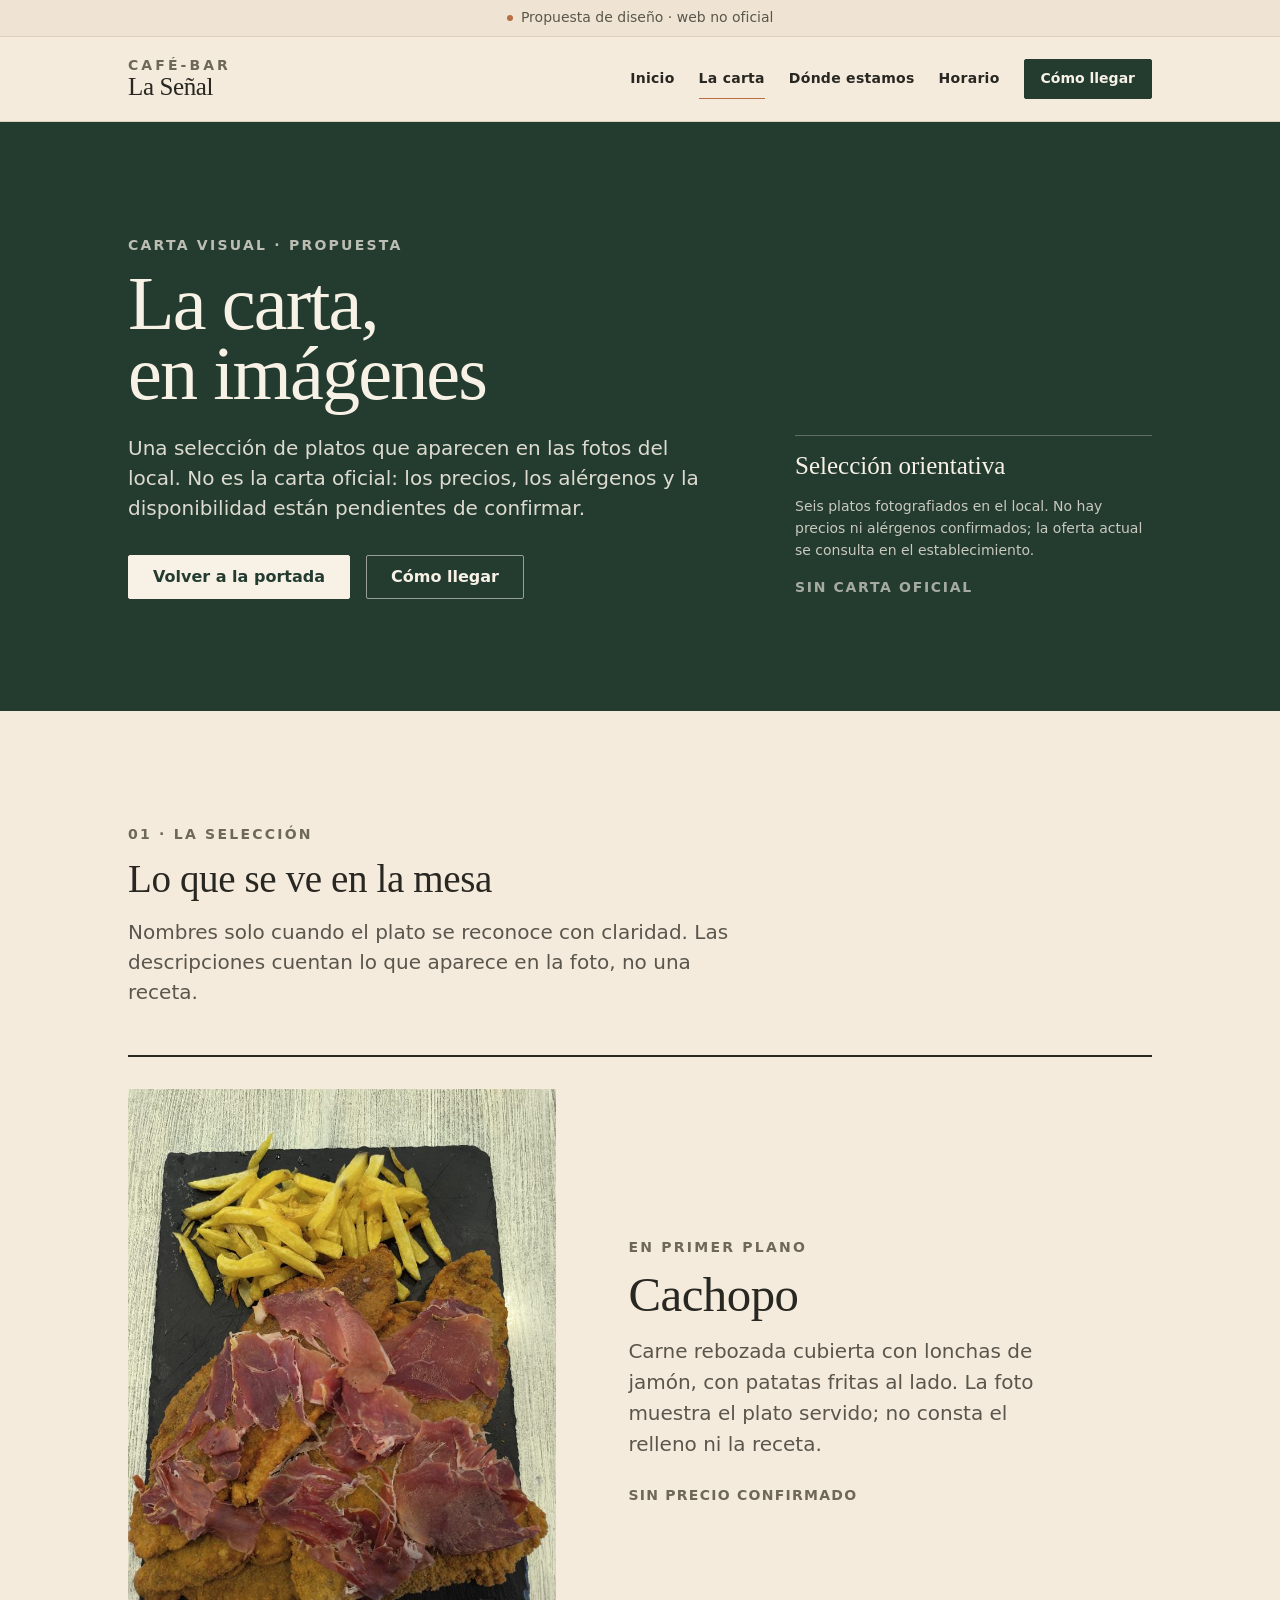
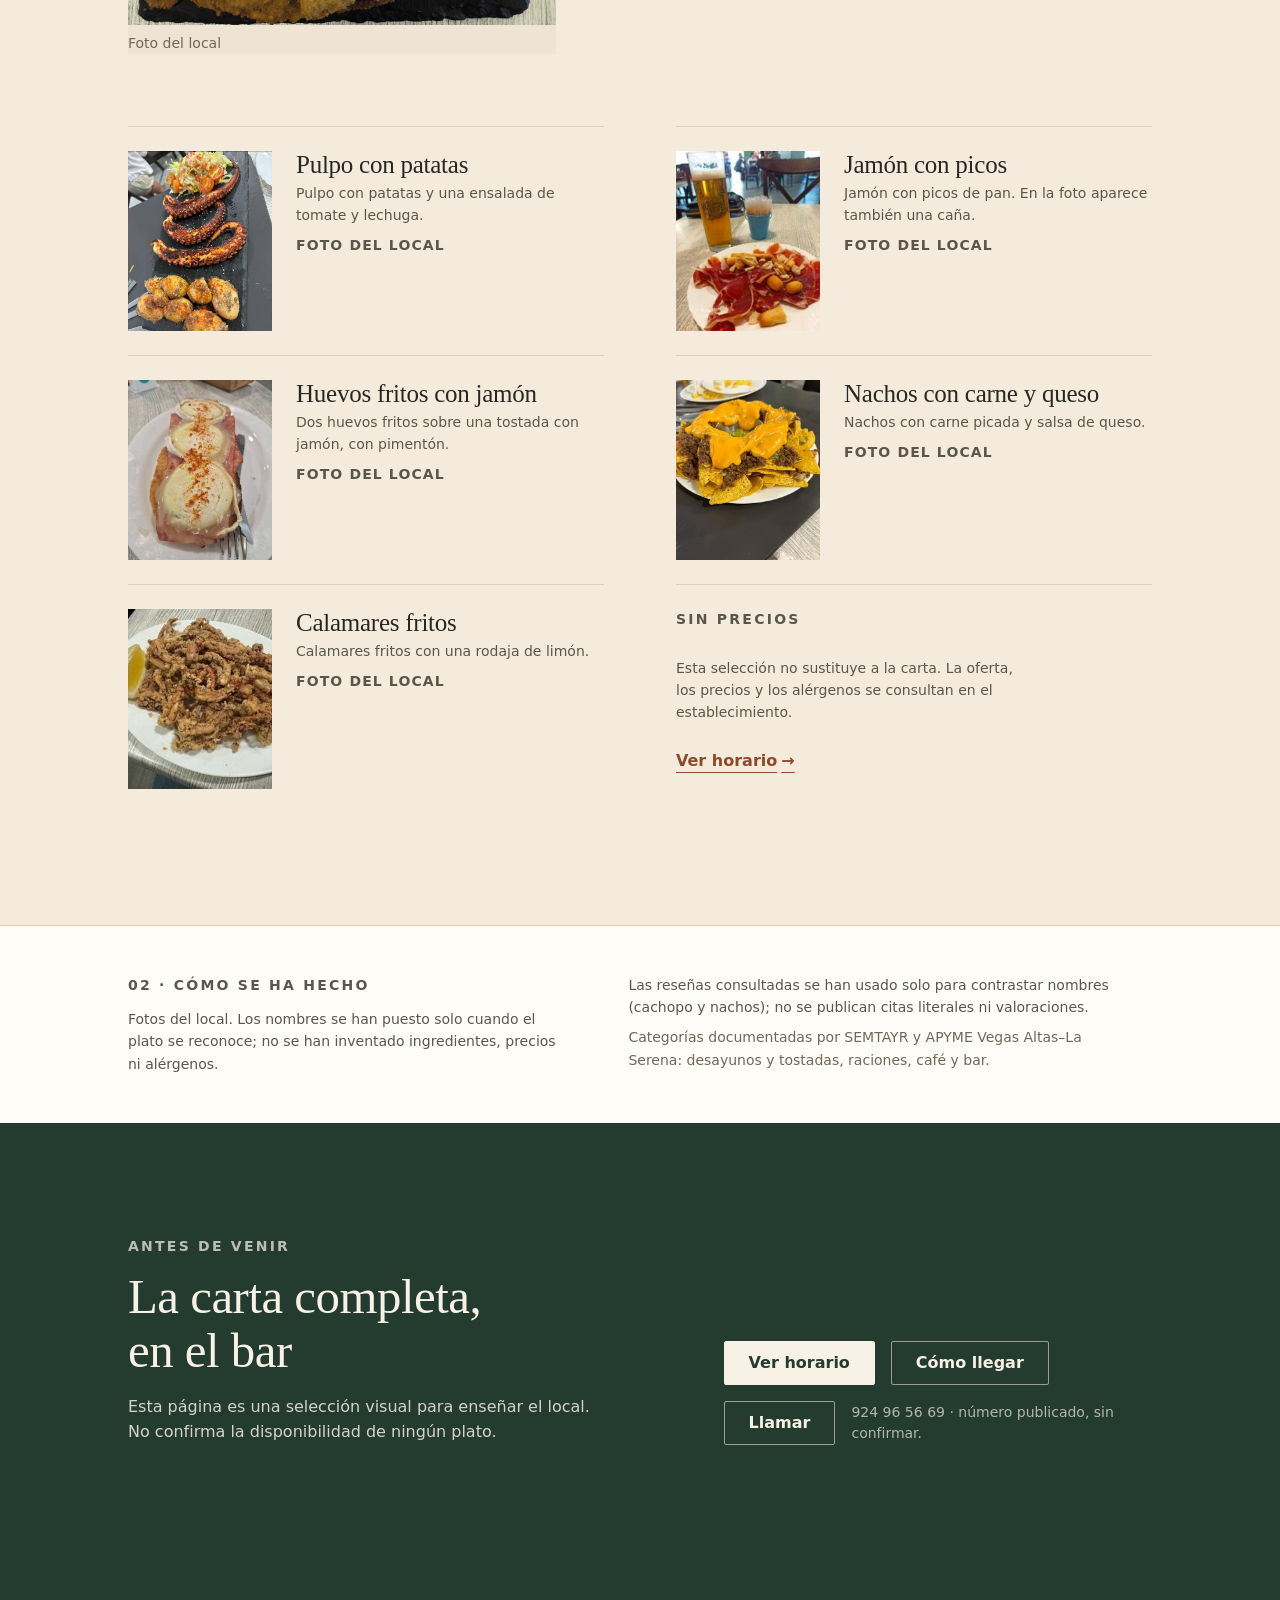
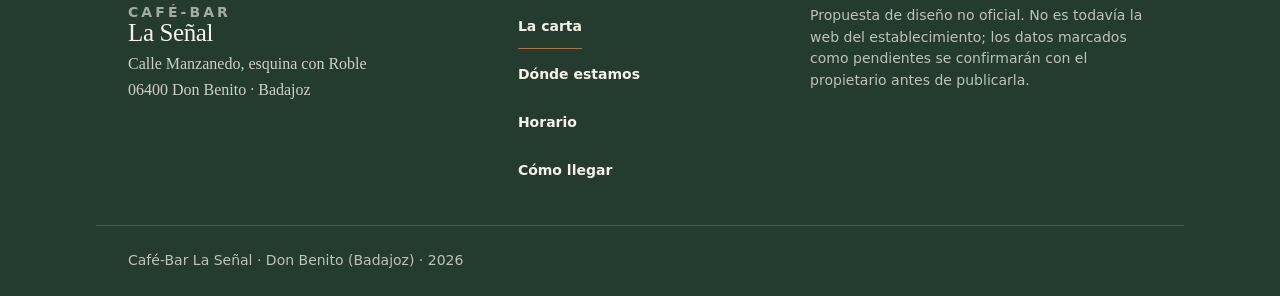
==== carta.html @ 72270a7b "feat: add visual menu and restaurant imagery" ====
<!DOCTYPE html>
<html lang="es">
<head>
<meta charset="utf-8">
<meta name="viewport" content="width=device-width, initial-scale=1">

<title>Carta visual · Café-Bar La Señal — Don Benito</title>
<meta name="description" content="Selección visual de seis platos fotografiados en Café-Bar La Señal, Don Benito. Sin precios ni alérgenos confirmados.">
<meta name="theme-color" content="#243B30">
<link rel="icon" href="assets/favicon-32.png?v=20261022" sizes="32x32" type="image/png">
<link rel="icon" href="assets/favicon.svg?v=20261022" type="image/svg+xml" sizes="any">
<link rel="canonical" href="https://normalguy749.github.io/Cafe-Bar-La-Se-al/carta.html">

<!-- Propuesta no oficial: la carta tampoco está confirmada. -->
<meta name="robots" content="noindex">

<meta property="og:type" content="article">
<meta property="og:locale" content="es_ES">
<meta property="og:site_name" content="Café-Bar La Señal">
<meta property="og:title" content="La carta, en imágenes · Café-Bar La Señal">
<meta property="og:description" content="Selección visual de seis platos del local. Sin precios ni alérgenos confirmados.">
<meta property="og:url" content="https://normalguy749.github.io/Cafe-Bar-La-Se-al/carta.html">
<meta name="twitter:card" content="summary">
<meta property="og:image" content="https://normalguy749.github.io/Cafe-Bar-La-Se-al/assets/images/plato-cachopo.jpg">
<meta property="og:image:alt" content="Cachopo con jamón y patatas fritas de Café-Bar La Señal">
<meta property="og:image:width" content="750">
<meta property="og:image:height" content="1000">

<link rel="stylesheet" href="css/styles.css">
</head>

<body>
<a class="skip-link" href="#contenido">Saltar al contenido</a>

<p class="proposal" role="note">
  <span class="proposal__dot" aria-hidden="true"></span>
  Propuesta de diseño no oficial · pendiente de aprobación del establecimiento
</p>

<header class="site-header">
  <div class="wrap site-header__inner">
    <a class="wordmark" href="index.html" aria-label="Café-Bar La Señal, volver a la portada">
      <span class="wordmark__kicker">Café-Bar</span>
      <span class="wordmark__name">La Señal</span>
    </a>

    <nav class="nav-desktop" aria-label="Principal">
      <ul class="nav-desktop__list">
        <li><a href="index.html">Inicio</a></li>
        <li><a href="carta.html" aria-current="page">La carta</a></li>
        <li><a href="index.html#ubicacion">Dónde estamos</a></li>
        <li><a href="index.html#horario">Horario</a></li>
      </ul>
    </nav>

    <div class="site-header__actions">
      <a class="btn btn--solid btn--small" data-maps-link href="index.html#ubicacion">Cómo llegar</a>

      <details class="mobile-nav">
        <summary class="mobile-nav__toggle">
          <span class="mobile-nav__bars" aria-hidden="true"><span></span><span></span></span>
          <span class="mobile-nav__label">Menú</span>
        </summary>
        <nav class="mobile-nav__panel" aria-label="Principal, móvil">
          <ul>
            <li><a href="index.html">Inicio</a></li>
            <li><a href="carta.html" aria-current="page">La carta</a></li>
            <li><a href="index.html#ubicacion">Dónde estamos</a></li>
            <li><a href="index.html#horario">Horario</a></li>
          </ul>
          <a class="btn btn--solid mobile-nav__cta" data-maps-link href="index.html#ubicacion">Cómo llegar</a>
        </nav>
      </details>
    </div>
  </div>
</header>

<main id="contenido">

  <!-- ============ Entrada ============ -->
  <section class="menu-hero" id="inicio" aria-labelledby="menu-title">
    <div class="wrap menu-hero__inner">
      <div class="menu-hero__text">
        <p class="eyebrow eyebrow--light">Carta visual · propuesta</p>
        <h1 class="menu-hero__title" id="menu-title">La carta,<br>en imágenes</h1>
        <p class="menu-hero__lead">
          Una selección de platos que aparecen en las fotos del local. No es la carta
          oficial: los precios, los alérgenos y la disponibilidad están pendientes de
          confirmar.
        </p>
        <div class="menu-hero__actions">
          <a class="btn btn--on-dark" href="index.html">Volver a la portada</a>
          <a class="btn btn--on-dark-outline" data-maps-link href="index.html#ubicacion">Cómo llegar</a>
        </div>
      </div>

      <aside class="menu-hero__note" aria-label="Aviso sobre la selección">
        <p class="menu-hero__note-title">Selección orientativa</p>
        <p>
          Seis platos fotografiados en el local. No hay precios ni alérgenos
          confirmados; la oferta actual se consulta en el establecimiento.
        </p>
        <p class="menu-hero__note-meta">Sin carta oficial</p>
      </aside>
    </div>
  </section>

  <!-- ============ Selección ============ -->
  <section class="section menu-section" aria-labelledby="seleccion-title">
    <div class="wrap">
      <header class="section__head menu-section__head">
        <p class="eyebrow">01 · La selección</p>
        <h2 id="seleccion-title">Lo que se ve en la mesa</h2>
        <p class="lead">
          Nombres solo cuando el plato se reconoce con claridad. Las descripciones
          cuentan lo que aparece en la foto, no una receta.
        </p>
      </header>

      <article class="menu-feature">
        <figure class="menu-feature__media">
          <img src="assets/images/plato-cachopo.jpg"
               width="750" height="1000"
               loading="lazy" decoding="async"
               alt="Plato de carne rebozada cubierto con lonchas de jamón, con patatas fritas al lado, sobre una pizarra negra.">
          <figcaption>Foto del local</figcaption>
        </figure>

        <div class="menu-feature__body">
          <p class="eyebrow">En primer plano</p>
          <h3>Cachopo</h3>
          <p class="menu-feature__text">
            Carne rebozada cubierta con lonchas de jamón, con patatas fritas al lado.
            La foto muestra el plato servido; no consta el relleno ni la receta.
          </p>
          <p class="menu-feature__meta">Sin precio confirmado</p>
        </div>
      </article>

      <ul class="menu-list">
        <li class="menu-dish">
          <figure class="menu-dish__media">
            <img src="assets/images/plato-pulpo.jpg"
                 width="495" height="619"
                 loading="lazy" decoding="async"
                 alt="Pulpo con patatas y una ensalada de tomate y lechuga sobre una pizarra negra.">
          </figure>
          <div class="menu-dish__body">
            <h3>Pulpo con patatas</h3>
            <p>Pulpo con patatas y una ensalada de tomate y lechuga.</p>
            <p class="menu-dish__meta">Foto del local</p>
          </div>
        </li>

        <li class="menu-dish">
          <figure class="menu-dish__media">
            <img src="assets/images/plato-jamon.jpg"
                 width="416" height="560"
                 loading="lazy" decoding="async"
                 alt="Ración de jamón con picos de pan y una caña de cerveza sobre la mesa del bar.">
          </figure>
          <div class="menu-dish__body">
            <h3>Jamón con picos</h3>
            <p>Jamón con picos de pan. En la foto aparece también una caña.</p>
            <p class="menu-dish__meta">Foto del local</p>
          </div>
        </li>

        <li class="menu-dish">
          <figure class="menu-dish__media">
            <img src="assets/images/plato-huevos-jamon.jpg"
                 width="495" height="591"
                 loading="lazy" decoding="async"
                 alt="Tostada con jamón y dos huevos fritos espolvoreados con pimentón, en un plato blanco.">
          </figure>
          <div class="menu-dish__body">
            <h3>Huevos fritos con jamón</h3>
            <p>Dos huevos fritos sobre una tostada con jamón, con pimentón.</p>
            <p class="menu-dish__meta">Foto del local</p>
          </div>
        </li>

        <li class="menu-dish">
          <figure class="menu-dish__media">
            <img src="assets/images/plato-nachos.jpg"
                 width="495" height="569"
                 loading="lazy" decoding="async"
                 alt="Nachos con carne picada y salsa de queso en un plato blanco.">
          </figure>
          <div class="menu-dish__body">
            <h3>Nachos con carne y queso</h3>
            <p>Nachos con carne picada y salsa de queso.</p>
            <p class="menu-dish__meta">Foto del local</p>
          </div>
        </li>

        <li class="menu-dish">
          <figure class="menu-dish__media menu-dish__media--calamares">
            <img src="assets/images/plato-calamares.jpg"
                 width="345" height="258"
                 loading="lazy" decoding="async"
                 alt="Calamares fritos con una rodaja de limón en un plato blanco.">
          </figure>
          <div class="menu-dish__body">
            <h3>Calamares fritos</h3>
            <p>Calamares fritos con una rodaja de limón.</p>
            <p class="menu-dish__meta">Foto del local</p>
          </div>
        </li>

        <li class="menu-list__note">
          <p class="eyebrow">Sin precios</p>
          <p>
            Esta selección no sustituye a la carta. La oferta, los precios y los
            alérgenos se consultan en el establecimiento.
          </p>
          <a class="link-arrow" href="index.html#horario">Ver horario</a>
        </li>
      </ul>
    </div>
  </section>

  <!-- ============ Nota de método ============ -->
  <section class="menu-notes" aria-labelledby="notas-title">
    <div class="wrap menu-notes__inner">
      <h2 class="sr-only" id="notas-title">Cómo se ha hecho esta selección</h2>
      <div>
        <p class="eyebrow">02 · Cómo se ha hecho</p>
        <p>
          Fotos del local. Los nombres se han puesto solo cuando el plato se reconoce;
          no se han inventado ingredientes, precios ni alérgenos.
        </p>
      </div>
      <div>
        <p>
          Las reseñas consultadas se han usado solo para contrastar nombres (cachopo y
          nachos); no se publican citas literales ni valoraciones.
        </p>
        <p class="note">
          Categorías documentadas por SEMTAYR y APYME Vegas Altas–La Serena: desayunos y
          tostadas, raciones, café y bar.
        </p>
      </div>
    </div>
  </section>

  <!-- ============ Cierre ============ -->
  <section class="menu-cta" aria-labelledby="cierre-title">
    <div class="wrap menu-cta__inner">
      <div>
        <p class="eyebrow eyebrow--light">Antes de venir</p>
        <h2 id="cierre-title">La carta completa, en el bar</h2>
        <p class="menu-cta__text">
          Esta página es una selección visual para enseñar el local. No confirma la
          disponibilidad de ningún plato.
        </p>
      </div>

      <div class="menu-cta__actions">
        <a class="btn btn--on-dark" href="index.html#horario">Ver horario</a>
        <a class="btn btn--on-dark-outline" data-maps-link href="index.html#ubicacion">Cómo llegar</a>
        <a class="btn btn--on-dark-outline" id="menu-call" href="tel:+34924965669" aria-describedby="phone-caveat">Llamar</a>
        <p class="menu-cta__note" id="phone-caveat">924 96 56 69 · número publicado, sin confirmar.</p>
      </div>
    </div>
  </section>

</main>

<footer class="site-footer">
  <div class="wrap site-footer__inner">
    <div class="site-footer__brand">
      <p class="wordmark wordmark--footer">
        <span class="wordmark__kicker">Café-Bar</span>
        <span class="wordmark__name">La Señal</span>
      </p>
      <address class="address address--on-dark">
        <span class="address__line">Calle Manzanedo, esquina con Roble</span>
        <span class="address__line">06400 Don Benito · Badajoz</span>
      </address>
    </div>

    <nav class="site-footer__nav" aria-label="Enlaces del pie">
      <ul>
        <li><a href="carta.html" aria-current="page">La carta</a></li>
        <li><a href="index.html#ubicacion">Dónde estamos</a></li>
        <li><a href="index.html#horario">Horario</a></li>
        <li><a data-maps-link href="index.html#ubicacion">Cómo llegar</a></li>
      </ul>
    </nav>

    <div class="site-footer__legal">
      <p class="note note--on-dark">
        Propuesta de diseño no oficial. No es todavía la web del establecimiento; los
        datos marcados como pendientes se confirmarán con el propietario antes de
        publicarla.
      </p>
    </div>
  </div>

  <div class="wrap site-footer__base">
    <p class="note note--on-dark">
      Café-Bar La Señal · Don Benito (Badajoz) · <span id="year">2026</span>
    </p>
  </div>
</footer>

<script src="js/config.js"></script>
<script src="js/main.js"></script>
</body>
</html>
---- css/styles.css ----
/* ============================================================
  Café-Bar La Señal — hoja de estilos
  Dirección: bar de barrio con carácter.
  Todos los valores salen del bloque de tokens. Nada suelto.
   ============================================================ */

/* ---------- 1. Tokens ---------- */
:root{
  /* Tipo — una ratio (1.250) */
  --font-display: "Palatino Linotype","Book Antiqua",Palatino,"Iowan Old Style",Georgia,serif;
  --font-text: "Segoe UI",system-ui,-apple-system,"Helvetica Neue",Arial,sans-serif;

  --step--1: 0.875rem;
  --step-0:  1rem;
  --step-1:  1.25rem;
  --step-2:  1.5625rem;
  --step-3:  1.953rem;
  --step-4:  2.441rem;
  --step-5:  3.052rem;
  --step-6:  3.815rem;
  --step-7:  4.768rem;

  /* Espacio — base 4px */
  --space-3xs: 0.25rem;
  --space-2xs: 0.5rem;
  --space-xs:  0.75rem;
  --space-s:   1rem;
  --space-m:   1.5rem;
  --space-l:   2rem;
  --space-xl:  3rem;
  --space-2xl: 4.5rem;
  --space-3xl: 7rem;

  /* Color */
  --base:       #F5EBDD;
  --surface:    #FFFDF8;
  --paper:      #EFE4D3;
  --ink:        #282722;
  --ink-2:      #5A564C;
  --ink-3:      #6E6859;
  --line:       #DCD0BC;
  --green:      #243B30;
  --green-2:    #1B2D24;
  --accent:     #B96F43;
  --accent-ink: #8E4A28;
  --on-dark:    #F7F1E6;

  /* Forma */
  --radius: 2px;
  --border: 1px solid var(--line);
  --shadow-near: 0 1px 2px rgba(40,39,34,.08);
  --shadow-far:  0 18px 40px -28px rgba(40,39,34,.45);

  /* Movimiento */
  --dur-fast: 120ms;
  --dur: 220ms;
  --ease: cubic-bezier(.2,0,0,1);

  --wrap: 68rem;
}

/* ---------- 2. Base ---------- */
*,
*::before,
*::after{ box-sizing: border-box; }

html{
  scroll-behavior: smooth;
  scroll-padding-top: 6.25rem;
  -webkit-text-size-adjust: 100%;
}

body{
  margin: 0;
  background: var(--base);
  color: var(--ink);
  font-family: var(--font-text);
  font-size: var(--step-0);
  line-height: 1.65;
  min-height: 100dvh;
  -webkit-font-smoothing: antialiased;
}

h1,h2,h3{
  margin: 0;
  font-family: var(--font-display);
  font-weight: 400;
  line-height: 1.1;
  letter-spacing: -0.01em;
  text-wrap: balance;
}

p{ margin: 0; }
img{ max-width: 100%; height: auto; display: block; }

/* El atributo hidden debe ganar siempre a las reglas de componente:
   .menu-ready y .mobile-nav__panel definen display y lo anularían. */
[hidden]{ display: none !important; }
ul,ol{ margin: 0; padding: 0; list-style: none; }
address{ font-style: normal; }

a{ color: var(--accent-ink); text-decoration-thickness: 1px; text-underline-offset: .18em; }

.sr-only{
  position: absolute;
  width: 1px; height: 1px;
  padding: 0; margin: -1px;
  overflow: hidden;
  clip-path: inset(50%);
  white-space: nowrap;
}

:focus-visible{
  outline: 2px solid var(--green);
  outline-offset: 3px;
  border-radius: var(--radius);
}
.hero :focus-visible,
.frieze-band :focus-visible,
.site-footer :focus-visible,
.proposal :focus-visible{ outline-color: var(--on-dark); }

.wrap{
  width: 100%;
  max-width: var(--wrap);
  margin-inline: auto;
  padding-inline: var(--space-m);
}

/* ---------- 3. Saltar al contenido ---------- */
.skip-link{
  position: absolute;
  left: var(--space-s);
  top: -6rem;
  z-index: 100;
  background: var(--green);
  color: var(--on-dark);
  padding: var(--space-2xs) var(--space-s);
  border-radius: var(--radius);
  font-size: var(--step--1);
  font-weight: 600;
  text-decoration: none;
  transition: top var(--dur) var(--ease);
}
.skip-link:focus{ top: var(--space-s); }

/* ---------- 4. Aviso de propuesta ---------- */
.proposal{
  display: flex;
  align-items: center;
  justify-content: center;
  gap: var(--space-2xs);
  padding: var(--space-2xs) var(--space-m);
  background: var(--paper);
  border-bottom: 1px solid var(--line);
  color: var(--ink-2);
  font-size: var(--step--1);
  line-height: 1.4;
  text-align: center;
}
.proposal__dot{
  width: .4rem;
  height: .4rem;
  border-radius: 50%;
  background: var(--accent);
  flex: none;
}

/* ---------- 5. Botones y enlaces ---------- */
.btn{
  display: inline-flex;
  align-items: center;
  justify-content: center;
  gap: var(--space-2xs);
  min-height: 2.75rem;
  padding: var(--space-2xs) var(--space-m);
  border: 1px solid transparent;
  border-radius: var(--radius);
  font-family: var(--font-text);
  font-size: var(--step-0);
  font-weight: 600;
  line-height: 1.2;
  text-decoration: none;
  cursor: pointer;
  transition: background-color var(--dur) var(--ease),
              color var(--dur) var(--ease),
              border-color var(--dur) var(--ease),
              transform var(--dur-fast) var(--ease);
}
.btn:active{ transform: translateY(1px); }
.btn:disabled{ opacity: .6; cursor: default; transform: none; }

.btn--small{
  min-height: 2.5rem;
  padding: var(--space-3xs) var(--space-s);
  font-size: var(--step--1);
}

.btn--solid{
  background: var(--green);
  border-color: var(--green);
  color: var(--on-dark);
}
.btn--solid:hover{ background: var(--green-2); border-color: var(--green-2); }

.btn--outline{
  background: transparent;
  border-color: var(--green);
  color: var(--green);
}
.btn--outline:hover{ background: var(--green); color: var(--on-dark); }

.btn--on-dark{
  background: var(--on-dark);
  border-color: var(--on-dark);
  color: var(--green);
}
.btn--on-dark:hover{ background: var(--surface); border-color: var(--surface); }

.btn--on-dark-outline{
  background: transparent;
  border-color: rgba(247,241,230,.55);
  color: var(--on-dark);
}
.btn--on-dark-outline:hover{ border-color: var(--on-dark); background: rgba(247,241,230,.08); }

.link-arrow{
  display: inline-flex;
  align-items: center;
  gap: var(--space-3xs);
  min-height: 2.75rem;
  font-weight: 600;
  text-decoration: underline;
  text-decoration-thickness: 1px;
  text-underline-offset: .35em;
  transition: gap var(--dur) var(--ease);
}
.link-arrow::after{ content: "\2192"; text-decoration: none; }
.link-arrow:hover{ gap: var(--space-2xs); text-decoration-thickness: 2px; }

.link-inline{
  color: var(--ink);
  font-weight: 600;
  text-decoration: underline;
  text-decoration-color: var(--accent);
  text-decoration-thickness: 2px;
  text-underline-offset: .22em;
}
.link-inline:hover{ text-decoration-color: var(--ink); }

/* ---------- 6. Cabecera ---------- */
.site-header{
  position: sticky;
  top: 0;
  z-index: 50;
  background: var(--base);
  border-bottom: var(--border);
}
.site-header__inner{
  display: flex;
  align-items: center;
  gap: var(--space-m);
  min-height: 4.5rem;
}

.wordmark{
  display: flex;
  flex-direction: column;
  gap: .1em;
  margin-right: auto;
  padding-block: var(--space-2xs);
  text-decoration: none;
  color: var(--ink);
}
.wordmark__kicker{
  font-size: var(--step--1);
  font-weight: 600;
  letter-spacing: .22em;
  text-transform: uppercase;
  color: var(--ink-3);
  line-height: 1;
}
.wordmark__name{
  font-family: var(--font-display);
  font-size: var(--step-2);
  line-height: 1;
  letter-spacing: -0.015em;
}

.nav-desktop__list{ display: flex; gap: var(--space-m); }
.nav-desktop__list a{
  display: inline-block;
  padding-block: var(--space-2xs);
  color: var(--ink);
  font-size: var(--step--1);
  font-weight: 600;
  letter-spacing: .02em;
  text-decoration: none;
  border-bottom: 1px solid transparent;
  transition: border-color var(--dur) var(--ease);
}
.nav-desktop__list a:hover{ border-bottom-color: var(--accent); }

.site-header__actions{ display: flex; align-items: center; gap: var(--space-s); }

/* Menú móvil: <details>, funciona sin JavaScript */
.mobile-nav{ display: none; }
.mobile-nav__toggle{
  display: inline-flex;
  align-items: center;
  gap: var(--space-2xs);
  min-height: 2.75rem;
  padding: var(--space-3xs) var(--space-s);
  border: 1px solid var(--line);
  border-radius: var(--radius);
  background: transparent;
  font-size: var(--step--1);
  font-weight: 600;
  letter-spacing: .04em;
  text-transform: uppercase;
  color: var(--ink);
  cursor: pointer;
  list-style: none;
}
.mobile-nav__toggle::-webkit-details-marker{ display: none; }
.mobile-nav__bars{ display: grid; gap: 4px; width: 1rem; }
.mobile-nav__bars span{
  display: block;
  height: 1px;
  background: currentColor;
  transition: transform var(--dur) var(--ease);
}
.mobile-nav[open] .mobile-nav__bars span:first-child{ transform: translateY(2.5px) rotate(45deg); }
.mobile-nav[open] .mobile-nav__bars span:last-child{ transform: translateY(-2.5px) rotate(-45deg); }

.mobile-nav__panel{
  position: absolute;
  left: 0;
  right: 0;
  top: 100%;
  padding: var(--space-s) var(--space-m) var(--space-m);
  background: var(--base);
  border-bottom: var(--border);
  box-shadow: var(--shadow-near);
}
.mobile-nav__panel ul{ margin-bottom: var(--space-s); }
.mobile-nav__panel li a{
  display: block;
  padding-block: var(--space-xs);
  min-height: 2.75rem;
  color: var(--ink);
  font-weight: 600;
  text-decoration: none;
  border-bottom: var(--border);
}
.mobile-nav__cta{ width: 100%; color: var(--on-dark); }

/* ---------- 7. Eyebrow, notas, secciones ---------- */
.eyebrow{
  margin-bottom: var(--space-xs);
  font-size: var(--step--1);
  font-weight: 600;
  letter-spacing: .16em;
  text-transform: uppercase;
  color: var(--ink-3);
}
.eyebrow--light{ color: rgba(247,241,230,.72); }

.lead{
  margin-top: var(--space-s);
  max-width: 48ch;
  font-size: var(--step-1);
  line-height: 1.5;
  color: var(--ink-2);
}

.note{
  max-width: 52ch;
  font-size: var(--step--1);
  line-height: 1.55;
  color: var(--ink-2);
}
.note--tight{ margin-top: var(--space-2xs); }
.note--on-dark{ color: rgba(247,241,230,.74); max-width: 46ch; }

.section{ padding-block: var(--space-2xl); }
.section--paper{ background: var(--base); }

.section__head{ margin-bottom: var(--space-xl); }
.section__head h2{ font-size: clamp(var(--step-3), 3.4vw, var(--step-4)); }
.section__head .lead{ margin-top: var(--space-s); }

.badge{
  display: inline-block;
  padding: 0 var(--space-2xs);
  border: 1px solid var(--accent);
  border-radius: var(--radius);
  color: var(--accent-ink);
  font-size: var(--step--1);
  font-weight: 600;
  letter-spacing: .06em;
  text-transform: uppercase;
  line-height: 1.7;
  white-space: nowrap;
}

/* ---------- 8. Portada ---------- */
.hero{
  background: var(--green);
  color: var(--on-dark);
  padding-block: var(--space-2xl);
}
.hero__inner{
  display: grid;
  gap: var(--space-xl);
  align-items: center;
}
.hero__title{
  display: flex;
  flex-direction: column;
  gap: var(--space-2xs);
  margin-bottom: var(--space-m);
  font-size: var(--step-0);
}
.hero__title-name{
  font-family: var(--font-display);
  font-size: clamp(var(--step-5), 12vw, var(--step-7));
  line-height: .92;
  letter-spacing: -0.025em;
}
.hero__lead{
  max-width: 42ch;
  font-size: var(--step-1);
  line-height: 1.5;
  color: rgba(247,241,230,.88);
}
.hero__actions{
  display: flex;
  flex-wrap: wrap;
  gap: var(--space-s);
  margin-top: var(--space-l);
}

/* La portada enseña el local: la fachada real, enmarcada en un filete
   crema como la placa que sustituye. Nada de sombras ni superposiciones. */
.hero__media{
  width: min(100%, 30rem);
  margin: 0;
  justify-self: center;
  padding: var(--space-2xs);
  border: 1px solid rgba(247,241,230,.32);
}
.hero__photo{
  width: 100%;
  aspect-ratio: 4 / 3;
  object-fit: cover;
  object-position: center 40%;
}

/* ---------- 9. Datos de un vistazo ---------- */
.facts{
  background: var(--surface);
  border-bottom: var(--border);
  padding-block: var(--space-l) var(--space-m);
}
.facts__grid{
  display: grid;
  gap: var(--space-m);
}
.fact{
  padding-top: var(--space-s);
  border-top: 2px solid var(--ink);
}
.fact__label{
  margin-bottom: var(--space-2xs);
  font-size: var(--step--1);
  font-weight: 600;
  letter-spacing: .14em;
  text-transform: uppercase;
  color: var(--ink-3);
}
.fact__value{
  font-family: var(--font-display);
  font-size: var(--step-1);
  line-height: 1.25;
}
.fact__note{
  margin-top: var(--space-3xs);
  font-size: var(--step--1);
  color: var(--ink-2);
}
.facts__foot{
  margin-top: var(--space-m);
  font-size: var(--step--1);
  color: var(--ink-3);
  max-width: 62ch;
}

/* ---------- 10. Carta ---------- */
.menu-panel{
  border: var(--border);
  border-radius: var(--radius);
  background: var(--surface);
  padding: var(--space-m);
}
.menu-panel__head{
  display: flex;
  flex-wrap: wrap;
  align-items: baseline;
  justify-content: space-between;
  gap: var(--space-2xs);
  margin-bottom: var(--space-s);
}
.menu-panel__title{
  font-family: var(--font-display);
  font-size: var(--step-2);
}
.menu-row{
  display: grid;
  grid-template-columns: 2.5rem 1fr;
  align-items: baseline;
  gap: var(--space-2xs);
  padding-block: var(--space-s);
  border-top: var(--border);
}
.menu-row__num{
  font-size: var(--step--1);
  font-weight: 600;
  font-variant-numeric: tabular-nums;
  color: var(--accent-ink);
}
.menu-row__name{
  font-family: var(--font-display);
  font-size: var(--step-2);
  line-height: 1.2;
}
.menu-panel__foot{
  margin-top: var(--space-m);
  font-size: var(--step--1);
  line-height: 1.55;
  color: var(--ink-3);
  max-width: 62ch;
}

/* Carta real, cuando exista */
.menu-ready{ display: grid; gap: var(--space-xl); }
.menu-cat__title{
  margin-bottom: var(--space-s);
  padding-bottom: var(--space-2xs);
  border-bottom: var(--border);
  font-size: var(--step-2);
}
.menu-item{
  display: flex;
  align-items: baseline;
  gap: var(--space-2xs);
  padding-block: var(--space-2xs);
}
.menu-item__name{ font-weight: 600; }
.menu-item__dots{ flex: 1; border-bottom: 1px dotted var(--line); transform: translateY(-.2em); }
.menu-item__price{ font-variant-numeric: tabular-nums; font-weight: 600; }

/* ---------- 10 bis. La cocina, en imágenes ---------- */
.plates{ margin-top: var(--space-2xl); }
.plates__head{
  display: flex;
  flex-wrap: wrap;
  align-items: baseline;
  justify-content: space-between;
  gap: var(--space-2xs) var(--space-l);
  margin-bottom: var(--space-s);
}
.plates__title{ font-size: var(--step-2); }
.plates__note{
  max-width: 52ch;
  font-size: var(--step--1);
  line-height: 1.55;
  color: var(--ink-2);
}
.plates__grid{
  display: grid;
  grid-template-columns: repeat(2, minmax(0, 1fr));
  gap: var(--space-2xs);
}
.plate{
  aspect-ratio: 4 / 5;
  overflow: hidden;
  background: var(--paper);
}
/* En móvil la primera foto ocupa el ancho completo: evita tres
   rectángulos altos seguidos y da una entrada a la sección. */
.plate:first-child{
  grid-column: 1 / -1;
  aspect-ratio: 1 / 1;
}
.plate img{
  width: 100%;
  height: 100%;
  object-fit: cover;
  object-position: center;
}

/* ---------- 11. Friso ilustrado ---------- */
.frieze-band{
  background: var(--green);
  padding-block: var(--space-xl) var(--space-l);
}
.frieze{ margin: 0 auto; }
.frieze__art{
  display: block;
  width: 100%;
  height: auto;
}
/* El SVG se dibuja a escala 0,6 en tablet: los rótulos se dimensionan para
   conservar ~13 px reales a 768 px de ancho. */
.frieze__awning-text{
  fill: var(--green);
  font-family: var(--font-text);
  font-size: 22px;
  font-weight: 700;
  letter-spacing: 2.2px;
  text-anchor: middle;
}
.frieze__street{
  fill: rgba(247,241,230,.72);
  font-family: var(--font-text);
  font-size: 17px;
  font-weight: 600;
  letter-spacing: 3px;
}
.frieze__street--v{ writing-mode: vertical-rl; }
.frieze__caption{
  margin-top: var(--space-s);
  font-size: var(--step--1);
  color: rgba(247,241,230,.76);
  max-width: 56ch;
}

/* Banda móvil: dos calles y un cruce, sin dibujo. Se activa en @media. */
.frieze__mobile{ display: none; }


/* ---------- 13. Dónde estamos ---------- */
.place{
  display: grid;
  grid-template-columns: minmax(0, 1fr);
  gap: var(--space-xl);
  align-items: start;
  min-width: 0;
}
.place__info,
.place__map{ min-width: 0; }
.place__map .map{ width: 100%; }
.address{
  display: grid;
  gap: var(--space-3xs);
  font-family: var(--font-display);
  font-size: var(--step-1);
  line-height: 1.35;
}
.address--on-dark{ font-size: var(--step-0); color: rgba(247,241,230,.82); }

.place__info .note{ margin-top: var(--space-s); }
.place__actions{
  display: flex;
  flex-wrap: wrap;
  align-items: center;
  gap: var(--space-m);
  margin-top: var(--space-m);
}

.place__figure{ margin: var(--space-l) 0 0; }
.place__figure img{
  width: 100%;
  aspect-ratio: 4 / 3;
  object-fit: cover;
  object-position: center 50%;
  background: var(--paper);
}
.place__figure figcaption{
  margin-top: var(--space-2xs);
  font-size: var(--step--1);
  line-height: 1.5;
  color: var(--ink-3);
}

.map{
  display: grid;
  min-height: 20rem;
  border: var(--border);
  border-radius: var(--radius);
  background-color: var(--surface);
  /* Retícula tenue: el hueco del mapa se lee como plano, no como caja vacía. */
  background-image:
    linear-gradient(rgba(36,59,48,.055) 1px, transparent 1px),
    linear-gradient(90deg, rgba(36,59,48,.055) 1px, transparent 1px);
  background-size: 2.5rem 2.5rem, 2.5rem 2.5rem;
}
.map__pin{ color: var(--accent-ink); margin-bottom: var(--space-3xs); }
.map__facade{
  display: flex;
  flex-direction: column;
  align-items: flex-start;
  justify-content: center;
  gap: var(--space-2xs);
  padding: var(--space-m);
}
.map__facade-title{ font-family: var(--font-display); font-size: var(--step-2); }
.map__facade-text{ max-width: 32ch; font-size: var(--step--1); color: var(--ink-2); }
.map__facade .btn{ margin-top: var(--space-2xs); }
.map iframe{
  display: block;
  width: 100%;
  height: 100%;
  min-height: 20rem;
  border: 0;
  border-radius: var(--radius);
}
.map.is-busy{ opacity: .6; }

.details{
  display: grid;
  gap: var(--space-xl);
  margin-top: var(--space-2xl);
  padding-top: var(--space-l);
  border-top: var(--border);
}
.details__head{
  display: flex;
  flex-wrap: wrap;
  align-items: center;
  gap: var(--space-2xs);
  margin-bottom: var(--space-s);
}
.details__title{
  font-family: var(--font-text);
  font-size: var(--step--1);
  font-weight: 600;
  letter-spacing: .14em;
  text-transform: uppercase;
  color: var(--ink-3);
}
.hours{ display: grid; }
.hours__row{
  display: flex;
  justify-content: space-between;
  gap: var(--space-s);
  padding-block: var(--space-2xs);
  border-bottom: var(--border);
  font-size: var(--step--1);
}
.hours__row dt{ color: var(--ink-2); }
.hours__row dd{ margin: 0; font-weight: 600; font-variant-numeric: tabular-nums; }
.details__block .note{ margin-top: var(--space-s); }

.contact__phone{
  font-family: var(--font-display);
  font-size: var(--step-3);
  font-variant-numeric: tabular-nums;
  line-height: 1.1;
  margin-bottom: var(--space-2xs);
}

/* ---------- 14. Pie ---------- */
.site-footer{
  background: var(--green);
  color: var(--on-dark);
  padding-block: var(--space-xl) var(--space-m);
}
.site-footer__inner{
  display: grid;
  gap: var(--space-l);
  padding-bottom: var(--space-l);
}
.wordmark--footer{ margin: 0 0 var(--space-2xs); padding: 0; color: var(--on-dark); }
.wordmark--footer .wordmark__kicker{ color: rgba(247,241,230,.62); }
.wordmark--footer .wordmark__name{ color: var(--on-dark); }

/* Cuatro enlaces, siempre en dos filas de dos: nada queda huérfano, como
   pasaba al envolverlos en línea. En escritorio pasan a una sola columna. */
.site-footer__nav ul{
  display: grid;
  grid-template-columns: repeat(2, minmax(0, 1fr));
  gap: var(--space-3xs) var(--space-s);
}
.site-footer__nav a{
  display: inline-flex;
  align-items: center;
  min-height: 2.75rem;
  padding-block: var(--space-3xs);
  color: var(--on-dark);
  font-size: var(--step--1);
  font-weight: 600;
  text-decoration: none;
  border-bottom: 1px solid transparent;
}
.site-footer__nav a:hover{ border-bottom-color: var(--accent); }

.site-footer__legal{ display: grid; gap: var(--space-2xs); }
.site-footer__base{ padding-top: var(--space-m); border-top: 1px solid rgba(247,241,230,.18); }

/* ---------- 15. Responsive ---------- */
@media (min-width: 40rem){
  .site-footer__nav ul{ grid-template-columns: 1fr; }
  .facts__grid{ grid-template-columns: repeat(3, minmax(0, 1fr)); gap: var(--space-l); }
  /* Dos líneas reservadas: las notas de las tres columnas quedan alineadas
     aunque un valor ocupe una línea y otro dos. */
  .fact__value{ min-height: 2.5em; }
  .menu-row{
    grid-template-columns: 2.5rem 1fr;
    align-items: center;
  }
  .place{ grid-template-columns: repeat(2, minmax(0, 1fr)); }
  .details{ grid-template-columns: repeat(2, minmax(0, 1fr)); gap: var(--space-l) var(--space-2xl); }
  .site-footer__inner{ grid-template-columns: 1.2fr 1fr; }
}

@media (min-width: 48rem){
  .hero__inner{ grid-template-columns: 1.15fr .85fr; gap: var(--space-l); }
  .hero__media{ width: 100%; justify-self: end; }
  .nav-desktop{ display: block; }
  .mobile-nav{ display: none; }
  .plates__grid{ grid-template-columns: repeat(3, minmax(0, 1fr)); }
  .plate:first-child{ grid-column: auto; aspect-ratio: 4 / 5; }
}

@media (min-width: 56rem){
  /* La carta, a dos columnas: el estado a la izquierda y las categorías a la
     derecha. Evita la fila de 900 px con tres palabras sueltas. */
  .menu-panel{
    display: grid;
    grid-template-columns: minmax(0, .9fr) minmax(0, 1.1fr);
    column-gap: 0;
    row-gap: var(--space-l);
    align-items: start;
  }
  .menu-panel__head{
    grid-column: 1;
    grid-row: 1;
    flex-direction: column;
    align-items: flex-start;
    margin-bottom: 0;
    padding-right: var(--space-xl);
  }
  /* Filete vertical: separa el estado de la carta de la lista, sin añadir
     una segunda caja dentro de la tarjeta. */
  .menu-rows{
    grid-column: 2;
    grid-row: 1 / span 2;
    padding-left: var(--space-xl);
    border-left: var(--border);
  }
  .menu-panel__foot{
    grid-column: 1;
    grid-row: 2;
    margin-top: 0;
    padding-right: var(--space-xl);
    align-self: end;
  }

  .wrap{ padding-inline: var(--space-l); }
  .site-header__inner{ min-height: 5.25rem; }
  .hero{ padding-block: var(--space-3xl); }
  .hero__inner{ grid-template-columns: 1.05fr .95fr; gap: var(--space-2xl); }
  .hero__media{ justify-self: end; }
  .section{ padding-block: var(--space-3xl); }
  .facts{ padding-block: var(--space-xl) var(--space-l); }
  .frieze-band{ padding-block: var(--space-2xl) var(--space-l); }
  .menu-panel{ padding: var(--space-l); }
  .site-footer__inner{ grid-template-columns: 1.4fr 1fr 1.4fr; gap: var(--space-xl); }
}

@media (max-width: 47.99rem){
  .nav-desktop{ display: none; }
  .mobile-nav{ display: block; }
  .site-header__actions .btn--small{ display: none; }
}/* Por debajo de 48rem el dibujo mide menos de 240 px de ancho y sus rótulos
   quedarían a 5-7 px. Se sustituye por el cruce escrito: mismo mensaje,
   legible, y la banda no desaparece ni deja un hueco. */
@media (max-width: 47.99rem){
  .frieze-band{ padding-block: var(--space-l); }
  .frieze__art,
  .frieze__caption{ display: none; }
  .frieze__mobile{
    display: flex;
    flex-direction: column;
    align-items: center;
    gap: var(--space-3xs);
    padding-block: var(--space-2xs);
    color: rgba(247,241,230,.82);
    font-size: var(--step--1);
    font-weight: 600;
    letter-spacing: .18em;
    text-transform: uppercase;
    text-align: center;
  }
  .frieze__cross{
    color: var(--accent);
    font-size: var(--step-1);
    line-height: 1;
  }
}

@media (max-width: 30rem){
  .hero{ padding-block: var(--space-xl); }
  .hero__lead{ font-size: var(--step-0); line-height: 1.55; }
  .hero__media{ width: 100%; }
  .btn{ width: 100%; }
  .hero__actions{ flex-direction: column; align-items: stretch; }
}

/* ---------- 16. Movimiento reducido ---------- */
@media (prefers-reduced-motion: reduce){
  html{ scroll-behavior: auto; }
  *,
  *::before,
  *::after{
    animation-duration: .01ms !important;
    animation-iteration-count: 1 !important;
    transition-duration: .01ms !important;
    scroll-behavior: auto !important;
  }
}

/* ---------- 17. Carta visual (subpágina) ---------- */
/* La carta reutiliza tokens, cabecera, botones y pie. Solo añade
   estructuras propias: entrada, pieza destacada, fichas y cierre. */

.nav-desktop__list a[aria-current="page"],
.mobile-nav__panel li a[aria-current="page"],
.site-footer__nav a[aria-current="page"]{ border-bottom-color: var(--accent); }

.menu-hero{
  background: var(--green);
  color: var(--on-dark);
  padding-block: var(--space-2xl);
}
.menu-hero__inner{
  display: grid;
  gap: var(--space-xl);
  align-items: end;
}
.menu-hero__title{
  margin-bottom: var(--space-m);
  font-size: clamp(var(--step-5), 11vw, var(--step-7));
  line-height: .92;
  letter-spacing: -.025em;
  color: var(--on-dark);
}
.menu-hero__lead{
  max-width: 46ch;
  font-size: var(--step-1);
  line-height: 1.5;
  color: rgba(247,241,230,.88);
}
.menu-hero__actions{
  display: flex;
  flex-wrap: wrap;
  gap: var(--space-s);
  margin-top: var(--space-l);
}
.menu-hero__note{
  display: grid;
  gap: var(--space-s);
  max-width: 27rem;
  padding-top: var(--space-s);
  border-top: 1px solid rgba(247,241,230,.28);
  font-size: var(--step--1);
  line-height: 1.55;
  color: rgba(247,241,230,.78);
}
.menu-hero__note-title{
  font-family: var(--font-display);
  font-size: var(--step-2);
  line-height: 1.15;
  color: var(--on-dark);
}
.menu-hero__note-meta{
  font-size: var(--step--1);
  font-weight: 600;
  letter-spacing: .12em;
  text-transform: uppercase;
  color: rgba(247,241,230,.62);
}

.menu-section{ padding-block: var(--space-2xl); }
.menu-section__head{ margin-bottom: var(--space-xl); }

.menu-feature{
  display: grid;
  gap: var(--space-l);
  margin-bottom: var(--space-2xl);
  padding-top: var(--space-l);
  border-top: 2px solid var(--ink);
}
.menu-feature__media{
  margin: 0;
  background: var(--paper);
}
.menu-feature__media img{
  width: 100%;
  aspect-ratio: 4 / 5;
  object-fit: cover;
  object-position: center;
}
.menu-feature__media figcaption{
  margin-top: var(--space-2xs);
  font-size: var(--step--1);
  line-height: 1.5;
  color: var(--ink-3);
}
.menu-feature__body{ align-self: center; max-width: 44ch; }
.menu-feature__body h3{
  margin-bottom: var(--space-s);
  font-size: clamp(var(--step-3), 5vw, var(--step-5));
  line-height: 1;
}
.menu-feature__text{
  font-size: var(--step-1);
  line-height: 1.55;
  color: var(--ink-2);
}
.menu-feature__meta{
  margin-top: var(--space-m);
  font-size: var(--step--1);
  font-weight: 600;
  letter-spacing: .09em;
  text-transform: uppercase;
  color: var(--ink-3);
}

.menu-list{ display: grid; }
.menu-dish{
  display: grid;
  grid-template-columns: 6.5rem minmax(0, 1fr);
  gap: var(--space-s);
  align-items: start;
  padding-block: var(--space-m);
  border-top: var(--border);
}
.menu-dish__media{
  margin: 0;
  aspect-ratio: 4 / 5;
  overflow: hidden;
  background: var(--paper);
}
.menu-dish__media img{
  width: 100%;
  height: 100%;
  object-fit: cover;
  object-position: center;
}
/* La foto de calamares es 4:3 y el plato queda a la izquierda; el recorte
   de la ficha conserva el limón y la ración. */
.menu-dish__media--calamares img{ object-position: 30% center; }
.menu-dish__body h3{
  margin-bottom: var(--space-3xs);
  font-size: var(--step-2);
  line-height: 1.15;
}
.menu-dish__body p{
  max-width: 36ch;
  font-size: var(--step--1);
  line-height: 1.55;
  color: var(--ink-2);
}
.menu-dish__meta{
  margin-top: var(--space-2xs);
  font-size: var(--step--1);
  font-weight: 600;
  letter-spacing: .08em;
  text-transform: uppercase;
  color: var(--ink-3);
}
.menu-list__note{
  display: grid;
  align-content: start;
  gap: var(--space-s);
  padding-block: var(--space-m);
  border-top: var(--border);
}
.menu-list__note p{ max-width: 38ch; font-size: var(--step--1); line-height: 1.55; color: var(--ink-2); }

.menu-notes{
  padding-block: var(--space-xl);
  border-top: var(--border);
  background: var(--surface);
}
.menu-notes__inner{ display: grid; gap: var(--space-l); }
.menu-notes__inner p{
  max-width: 56ch;
  font-size: var(--step--1);
  line-height: 1.6;
  color: var(--ink-2);
}
.menu-notes__inner .note{ margin-top: var(--space-2xs); color: var(--ink-3); }

.menu-cta{
  background: var(--green);
  color: var(--on-dark);
  padding-block: var(--space-2xl);
}
.menu-cta__inner{ display: grid; gap: var(--space-xl); align-items: end; }
.menu-cta h2{
  margin-bottom: var(--space-s);
  font-size: clamp(var(--step-3), 4vw, var(--step-5));
  color: var(--on-dark);
}
.menu-cta__text{
  max-width: 46ch;
  color: rgba(247,241,230,.84);
  font-size: var(--step-0);
  line-height: 1.6;
}
.menu-cta__actions{
  display: flex;
  flex-wrap: wrap;
  align-items: center;
  gap: var(--space-s);
}
.menu-cta__note{
  flex-basis: 100%;
  max-width: 32ch;
  font-size: var(--step--1);
  line-height: 1.5;
  color: rgba(247,241,230,.68);
}

@media (min-width: 48rem){
  .menu-hero__inner{ grid-template-columns: minmax(0, 1.25fr) minmax(0, .75fr); gap: var(--space-2xl); }
  .menu-feature{ grid-template-columns: minmax(0, .9fr) minmax(0, 1.1fr); gap: var(--space-2xl); }
}

@media (min-width: 56rem){
  .menu-hero{ padding-block: var(--space-3xl); }
  .menu-section{ padding-block: var(--space-3xl); }
  .menu-list{ grid-template-columns: repeat(2, minmax(0, 1fr)); column-gap: var(--space-2xl); }
  .menu-dish{ grid-template-columns: 9rem minmax(0, 1fr); gap: var(--space-m); }
  .menu-notes__inner{ grid-template-columns: minmax(0, .9fr) minmax(0, 1.1fr); gap: var(--space-2xl); }
  .menu-cta{ padding-block: var(--space-3xl); }
  .menu-cta__inner{ grid-template-columns: minmax(0, 1.1fr) minmax(0, .9fr); gap: var(--space-2xl); }
}

@media (max-width: 30rem){
  .menu-dish{ grid-template-columns: 5.5rem minmax(0, 1fr); gap: var(--space-xs); }
  .menu-hero__title{ font-size: var(--step-5); }
  .menu-hero__lead{ font-size: var(--step-0); line-height: 1.55; }
  .menu-feature__text{ font-size: var(--step-0); }
  .menu-cta__actions .btn{ width: 100%; }
}

.section__action{ margin-top: var(--space-m); }
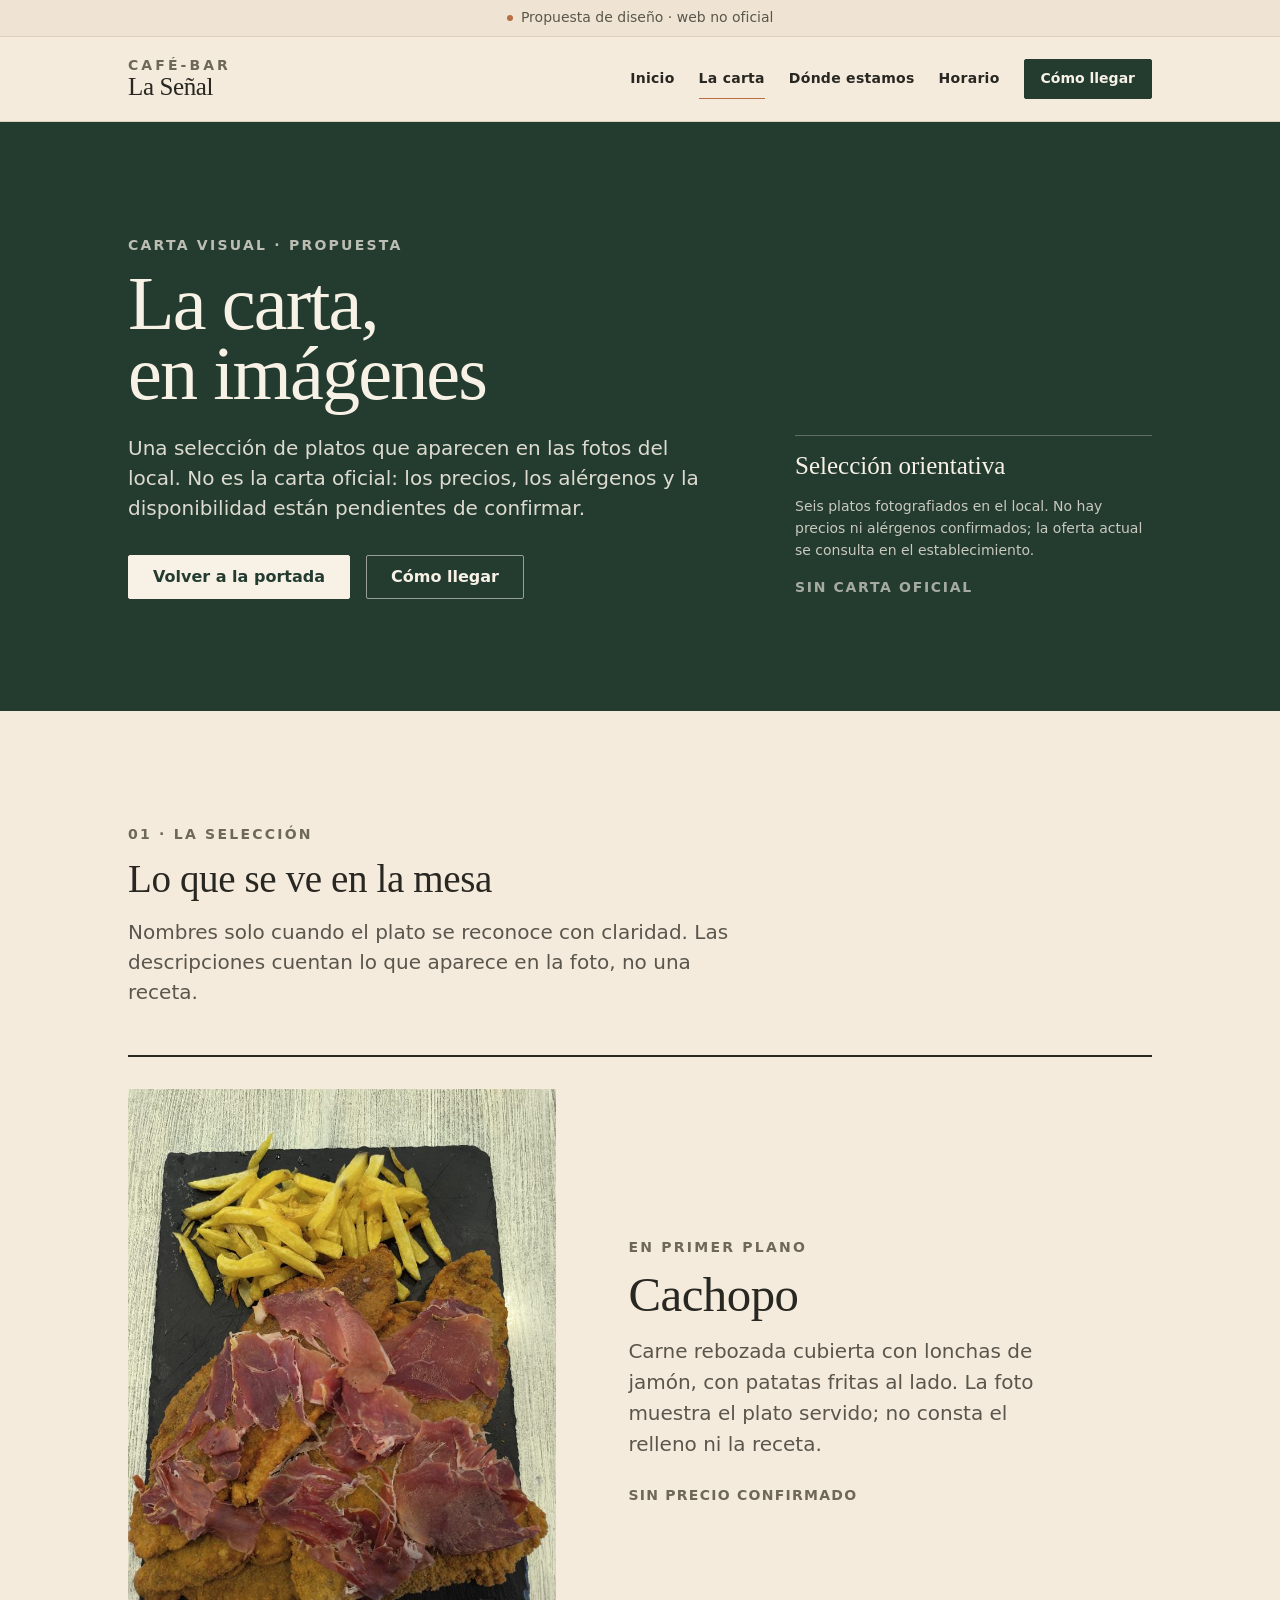
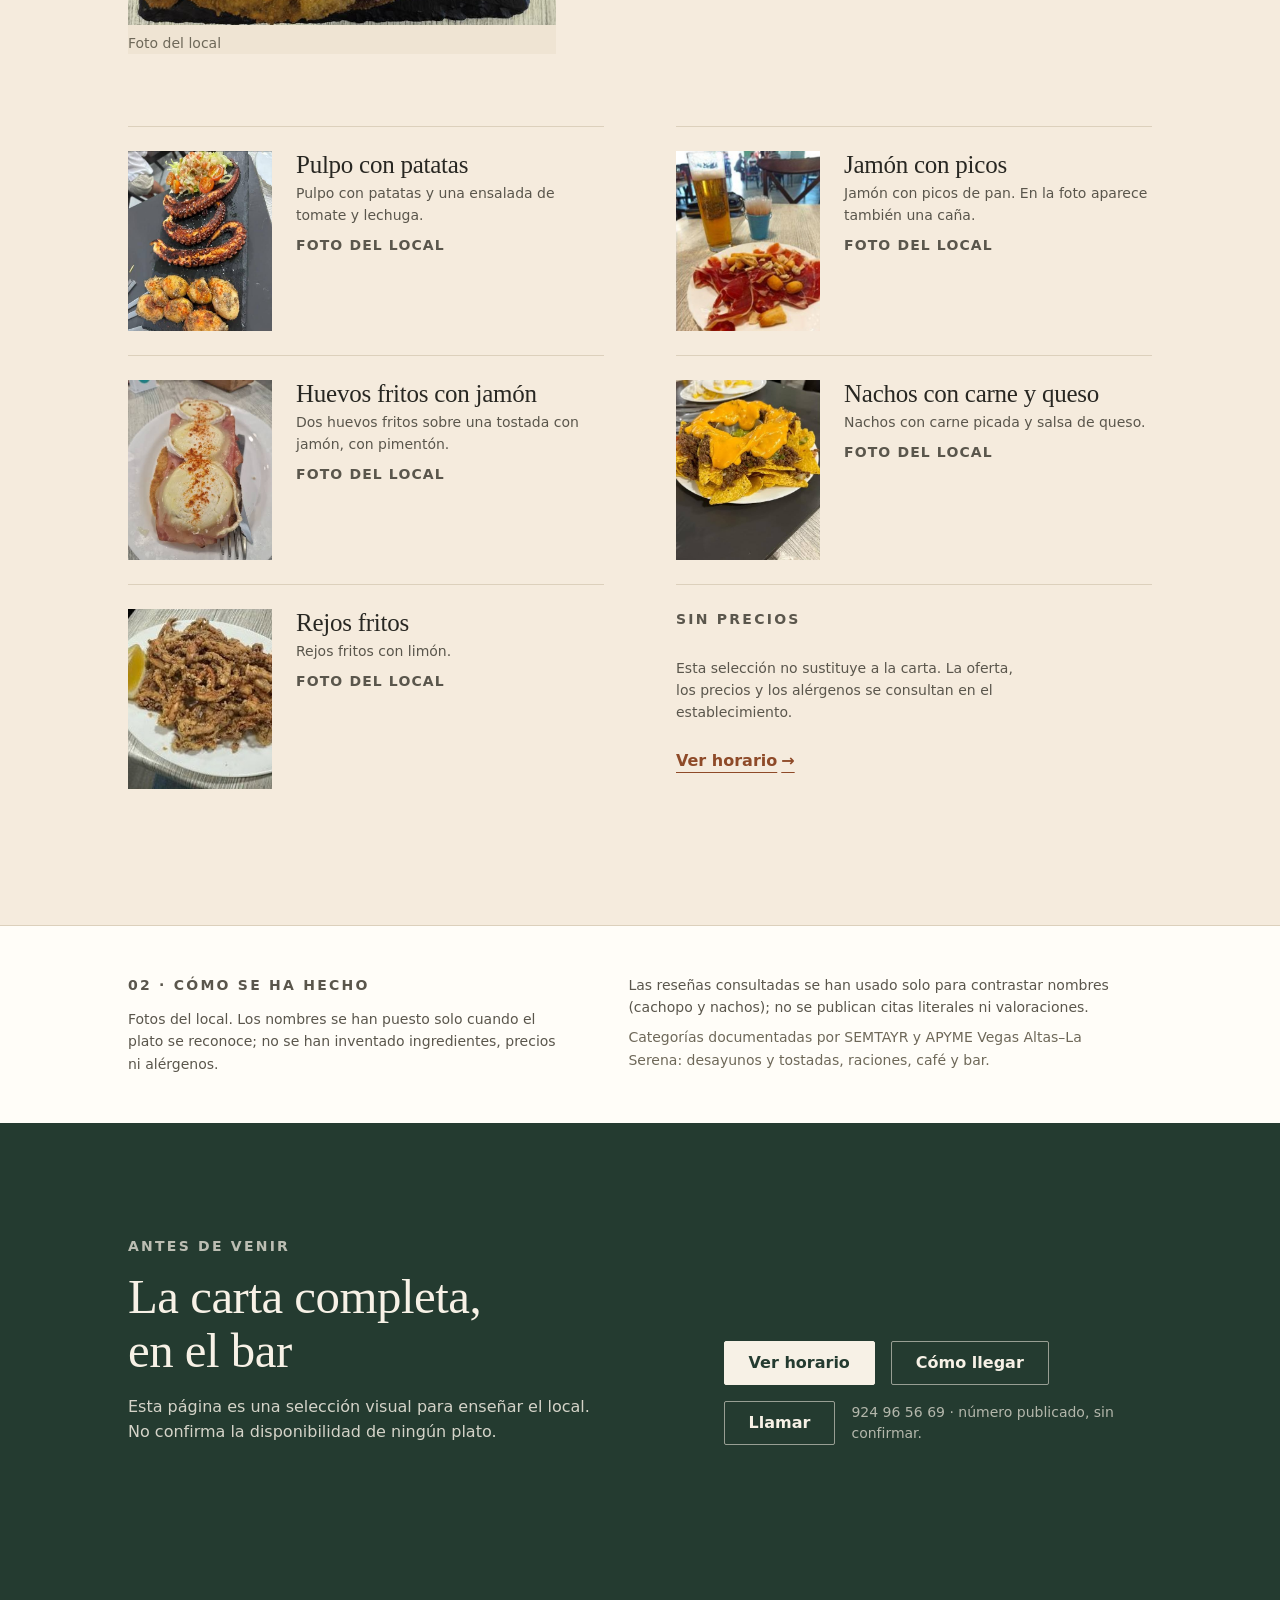
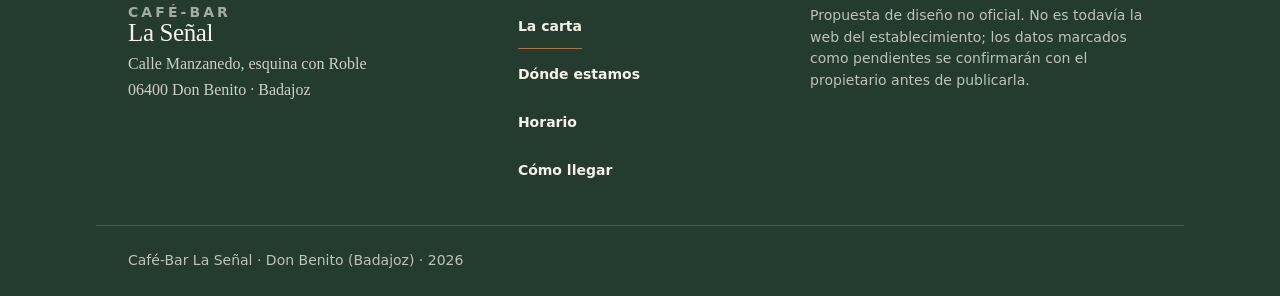
==== commit c80b11b8: "Revise menu items and clean up comments Updated menu items and removed unnecessary comments." ====
--- a/carta.html
+++ b/carta.html
@@ -11,7 +11,6 @@
 <link rel="icon" href="assets/favicon.svg?v=20261022" type="image/svg+xml" sizes="any">
 <link rel="canonical" href="https://normalguy749.github.io/Cafe-Bar-La-Se-al/carta.html">
 
-<!-- Propuesta no oficial: la carta tampoco está confirmada. -->
 <meta name="robots" content="noindex">
 
 <meta property="og:type" content="article">
@@ -77,7 +76,6 @@
 
 <main id="contenido">
 
-  <!-- ============ Entrada ============ -->
   <section class="menu-hero" id="inicio" aria-labelledby="menu-title">
     <div class="wrap menu-hero__inner">
       <div class="menu-hero__text">
@@ -105,7 +103,6 @@
     </div>
   </section>
 
-  <!-- ============ Selección ============ -->
   <section class="section menu-section" aria-labelledby="seleccion-title">
     <div class="wrap">
       <header class="section__head menu-section__head">
@@ -199,11 +196,11 @@
             <img src="assets/images/plato-calamares.jpg"
                  width="345" height="258"
                  loading="lazy" decoding="async"
-                 alt="Calamares fritos con una rodaja de limón en un plato blanco.">
-          </figure>
-          <div class="menu-dish__body">
-            <h3>Calamares fritos</h3>
-            <p>Calamares fritos con una rodaja de limón.</p>
+                 alt="Rejos fritos con limón en un plato blanco.">
+          </figure>
+          <div class="menu-dish__body">
+            <h3>Rejos fritos</h3>
+            <p>Rejos fritos con limón.</p>
             <p class="menu-dish__meta">Foto del local</p>
           </div>
         </li>
@@ -220,7 +217,6 @@
     </div>
   </section>
 
-  <!-- ============ Nota de método ============ -->
   <section class="menu-notes" aria-labelledby="notas-title">
     <div class="wrap menu-notes__inner">
       <h2 class="sr-only" id="notas-title">Cómo se ha hecho esta selección</h2>
@@ -244,7 +240,6 @@
     </div>
   </section>
 
-  <!-- ============ Cierre ============ -->
   <section class="menu-cta" aria-labelledby="cierre-title">
     <div class="wrap menu-cta__inner">
       <div>
